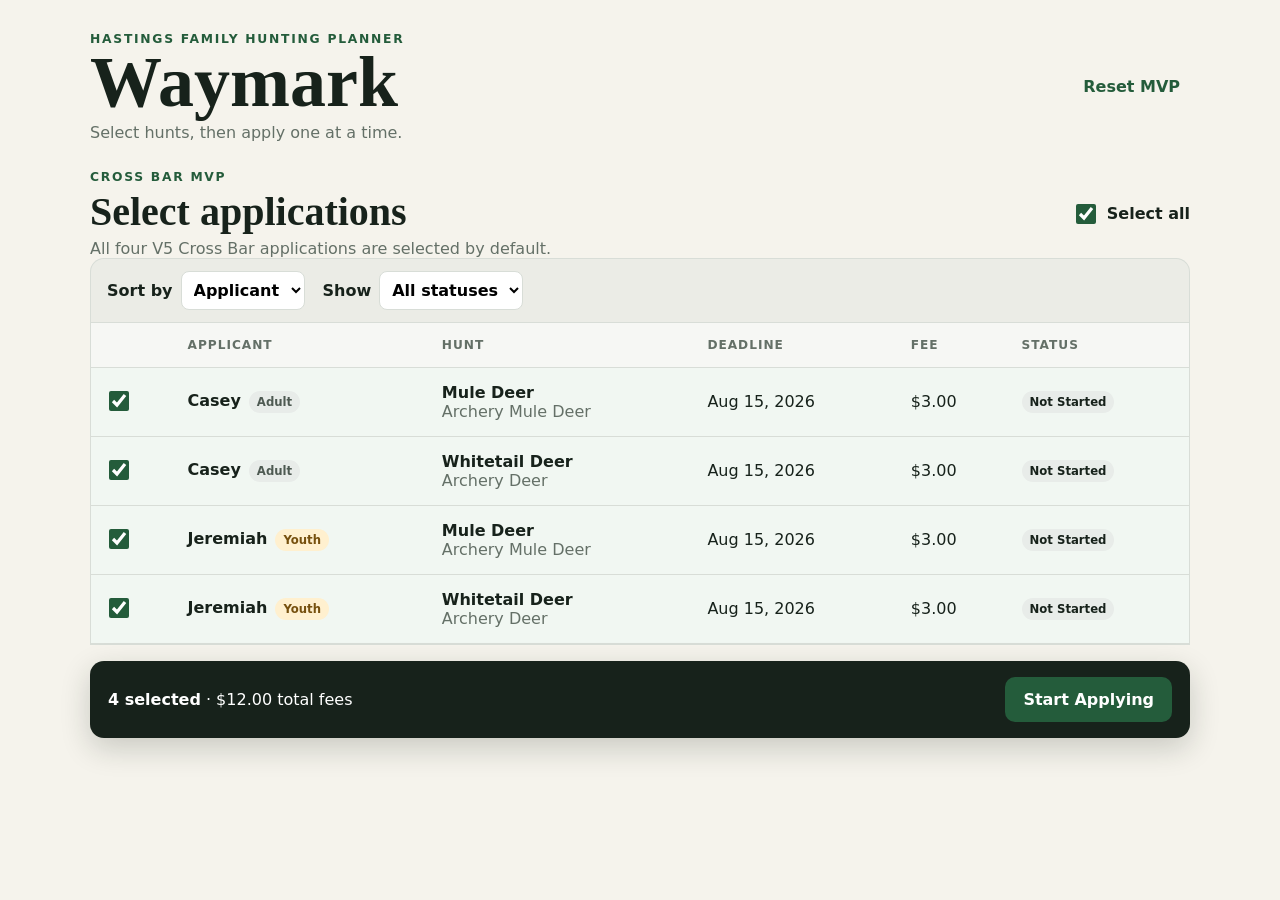
==== src/client/index.html @ 708cbe17 "Complete Sprint 1 Cross Bar application wizard MVP" ====
<!DOCTYPE html>
<html lang="en">
<head>
  <meta charset="UTF-8">
  <meta name="viewport" content="width=device-width, initial-scale=1.0">
  <title>Waymark — Cross Bar Applications</title>
  <link rel="stylesheet" href="styles.css">
</head>
<body>
  <main class="app-shell">
    <header class="app-header">
      <div>
        <p class="eyebrow">Hastings Family Hunting Planner</p>
        <h1>Waymark</h1>
        <p class="subtitle">Select hunts, then apply one at a time.</p>
      </div>
      <button id="resetButton" class="text-button" type="button">Reset MVP</button>
    </header>

    <section id="selectionView">
      <div class="section-heading-row">
        <div>
          <p class="section-label">Cross Bar MVP</p>
          <h2>Select applications</h2>
          <p class="muted">All four V5 Cross Bar applications are selected by default.</p>
        </div>
        <label class="select-all"><input id="selectAll" type="checkbox" checked> Select all</label>
      </div>

      <div class="toolbar">
        <label>Sort by
          <select id="sortSelect">
            <option value="applicant">Applicant</option>
            <option value="species">Species</option>
            <option value="deadline">Deadline</option>
            <option value="status">Status</option>
          </select>
        </label>
        <label>Show
          <select id="statusFilter">
            <option value="all">All statuses</option>
            <option value="Not Started">Not started</option>
            <option value="Applied">Applied</option>
            <option value="Skipped">Skipped</option>
          </select>
        </label>
      </div>

      <div class="table-wrap">
        <table>
          <thead><tr><th aria-label="Select"></th><th>Applicant</th><th>Hunt</th><th>Deadline</th><th>Fee</th><th>Status</th></tr></thead>
          <tbody id="huntRows"></tbody>
        </table>
      </div>

      <div class="sticky-action">
        <div><strong id="selectedCount">4 selected</strong><span id="selectedCost"> · $12 total fees</span></div>
        <button id="startButton" class="primary-button" type="button">Start Applying</button>
      </div>
    </section>

    <section id="wizardView" hidden>
      <button id="backButton" class="text-button back-button" type="button">← Back to hunt list</button>
      <section class="progress-card">
        <div><p class="section-label">Application session</p><p id="wizardProgress">1 of 4</p></div>
        <progress id="wizardProgressBar" value="1" max="4"></progress>
      </section>

      <article class="hunt-card">
        <div class="hunt-card-header">
          <div><p id="wizardApplicant" class="priority-badge"></p><h2 id="wizardTitle"></h2><p id="wizardSubtitle" class="hunt-subtitle"></p></div>
          <p id="wizardDeadline" class="deadline"></p>
        </div>
        <dl class="hunt-details">
          <div><dt>Applicant</dt><dd id="detailApplicant"></dd></div>
          <div><dt>Application fee</dt><dd id="detailFee"></dd></div>
          <div><dt>Current status</dt><dd id="detailStatus"></dd></div>
        </dl>
        <div class="notes-block"><h3>V5 notes</h3><p id="wizardNotes"></p></div>
        <div class="link-row">
          <a id="detailsLink" class="secondary-button" target="_blank" rel="noopener noreferrer">Find Cross Bar details</a>
          <a id="applyLink" class="primary-button" target="_blank" rel="noopener noreferrer">Open TPWD hunt page</a>
        </div>
        <div class="completion-form">
          <label>Confirmation number <span class="optional">(optional)</span>
            <input id="confirmationInput" type="text" autocomplete="off" placeholder="Enter confirmation number">
          </label>
          <label>Application date
            <input id="dateAppliedInput" type="date">
          </label>
        </div>
        <div class="action-row wizard-actions">
          <button id="previousButton" class="secondary-button" type="button">← Previous Hunt</button>
          <div class="wizard-actions-right">
            <button id="skipButton" class="secondary-button" type="button">Skip for now</button>
            <button id="appliedButton" class="success-button" type="button">Save Applied & Next</button>
          </div>
        </div>
      </article>
    </section>

    <section id="completeView" class="empty-state" hidden>
      <p class="success-mark">✓</p><h2>Application Session Complete</h2>
      <p id="completeSummary"></p>
      <div id="completeList" class="complete-list"></div>
      <div class="link-row centered">
        <button id="downloadCsvButton" class="secondary-button" type="button">Download Spreadsheet Updates</button>
        <button id="returnButton" class="primary-button" type="button">Return to Hunt List</button>
      </div>
      <p class="small-note">This MVP saves in this browser. The downloaded CSV gives you the rows to copy into V5 until Google Sheets is connected.</p>
    </section>
  </main>
  <script src="sample-data.js"></script>
  <script src="app.js"></script>
</body>
</html>
---- src/client/styles.css ----
:root { --ink:#17221b; --muted:#647067; --paper:#f5f3ec; --card:#fff; --line:#d8ddd7; --green:#245c3b; --green-dark:#173d28; --green-soft:#e7f1ea; --gold:#a36a16; --red:#8c3838; }
* { box-sizing:border-box; }
body { margin:0; background:var(--paper); color:var(--ink); font-family:Inter,ui-sans-serif,system-ui,-apple-system,BlinkMacSystemFont,"Segoe UI",sans-serif; }
button,input,select { font:inherit; }
button,a { -webkit-tap-highlight-color:transparent; }
.app-shell { width:min(1100px,calc(100% - 28px)); margin:0 auto; padding:32px 0 72px; }
.app-header,.section-heading-row,.hunt-card-header,.sticky-action,.link-row,.action-row,.toolbar { display:flex; align-items:center; justify-content:space-between; gap:18px; }
.app-header { margin-bottom:28px; }
h1 { font-family:Georgia,serif; font-size:clamp(2.5rem,7vw,4.5rem); line-height:.9; margin:4px 0 8px; }
h2 { font-family:Georgia,serif; font-size:clamp(1.7rem,4vw,2.5rem); margin:4px 0; }
h3 { margin:0 0 8px; }
p { margin:0; }.eyebrow,.section-label { font-size:.77rem; text-transform:uppercase; letter-spacing:.14em; font-weight:800; color:var(--green); }.subtitle,.muted,.small-note,.optional { color:var(--muted); }.small-note { margin-top:18px; font-size:.87rem; }
.text-button { border:0; background:transparent; color:var(--green); font-weight:800; cursor:pointer; padding:10px; }.back-button { padding-left:0; margin-bottom:12px; }
.toolbar { justify-content:flex-start; background:#ebece6; padding:12px 16px; border:1px solid var(--line); border-bottom:0; border-radius:14px 14px 0 0; }.toolbar label { display:flex; align-items:center; gap:8px; font-weight:700; }.toolbar select { padding:8px; border:1px solid var(--line); border-radius:8px; background:white; }
.select-all { font-weight:800; display:flex; align-items:center; gap:8px; }.select-all input,.hunt-check { width:20px; height:20px; accent-color:var(--green); }
.table-wrap { overflow:auto; border:1px solid var(--line); background:white; } table { width:100%; border-collapse:collapse; min-width:720px; } th { text-align:left; font-size:.76rem; text-transform:uppercase; letter-spacing:.08em; color:var(--muted); background:#f6f7f4; } th,td { padding:15px 14px; border-bottom:1px solid var(--line); vertical-align:middle; } tbody tr:hover, .selected-row { background:#f1f7f2; }
.youth-chip,.adult-chip,.status-chip,.priority-badge { display:inline-block; margin-left:8px; padding:4px 8px; border-radius:999px; font-size:.73rem; font-weight:800; }.youth-chip { background:#fff0cf; color:#76500e; }.adult-chip { background:#e8ece9; color:#4e5a52; }.status-chip { margin:0; background:#e8ece9; }.status-applied { background:var(--green-soft); color:var(--green-dark); }.status-skipped { background:#fff0cf; color:#76500e; }
.sticky-action { position:sticky; bottom:12px; background:var(--ink); color:white; padding:16px 18px; margin-top:16px; border-radius:14px; box-shadow:0 10px 30px rgba(23,34,27,.2); }
.primary-button,.secondary-button,.success-button { border-radius:10px; padding:12px 17px; font-weight:800; border:1px solid transparent; text-decoration:none; text-align:center; cursor:pointer; }.primary-button,.success-button { background:var(--green); color:white; }.primary-button:hover,.success-button:hover { background:var(--green-dark); }.secondary-button { background:white; color:var(--ink); border-color:var(--line); }.primary-button:disabled { opacity:.45; cursor:not-allowed; }
.progress-card,.hunt-card,.empty-state { background:var(--card); border:1px solid var(--line); border-radius:18px; box-shadow:0 12px 36px rgba(23,34,27,.06); }.progress-card { padding:16px 20px; display:grid; grid-template-columns:1fr minmax(180px,45%); gap:20px; align-items:center; margin-bottom:16px; } progress { width:100%; accent-color:var(--green); }.hunt-card { padding:clamp(20px,4vw,36px); }.priority-badge { margin:0 0 10px; background:var(--green-soft); color:var(--green-dark); }.hunt-subtitle { color:var(--muted); margin-top:7px; }.deadline { font-weight:900; color:var(--gold); white-space:nowrap; }
.hunt-details { display:grid; grid-template-columns:repeat(3,1fr); gap:12px; margin:26px 0; }.hunt-details div { background:#f5f6f2; padding:14px; border-radius:12px; }.hunt-details dt { color:var(--muted); font-size:.78rem; text-transform:uppercase; letter-spacing:.06em; }.hunt-details dd { margin:6px 0 0; font-weight:800; }.notes-block { border-left:4px solid var(--green); padding:4px 0 4px 16px; margin:24px 0; }.link-row { justify-content:flex-start; flex-wrap:wrap; }.completion-form { display:grid; grid-template-columns:2fr 1fr; gap:14px; margin:26px 0; }.completion-form label { font-weight:800; }.completion-form input { display:block; width:100%; margin-top:7px; padding:12px; border:1px solid var(--line); border-radius:9px; }.action-row { border-top:1px solid var(--line); padding-top:20px; justify-content:flex-end; }.empty-state { text-align:center; padding:48px 28px; }.success-mark { font-size:3rem; color:var(--green); }.complete-list { width:min(620px,100%); margin:24px auto; text-align:left; border:1px solid var(--line); border-radius:12px; overflow:hidden; }.complete-list div { display:flex; justify-content:space-between; gap:12px; padding:14px; border-bottom:1px solid var(--line); }.complete-list div:last-child { border-bottom:0; }.complete-list span { color:var(--muted); text-align:right; }.centered { justify-content:center; }
@media(max-width:700px){ .app-header,.section-heading-row,.hunt-card-header,.sticky-action { align-items:flex-start; flex-direction:column; }.toolbar { align-items:stretch; flex-direction:column; }.toolbar label { justify-content:space-between; }.hunt-details,.completion-form { grid-template-columns:1fr; }.link-row,.action-row { flex-direction:column; align-items:stretch; }.progress-card { grid-template-columns:1fr; }.deadline { margin-top:8px; }.sticky-action { bottom:6px; }.sticky-action .primary-button { width:100%; }.complete-list div { flex-direction:column; }.complete-list span { text-align:left; }}
.wizard-actions { justify-content:space-between; }
.wizard-actions-right { display:flex; align-items:center; justify-content:flex-end; gap:12px; }
.secondary-button:disabled { opacity:.45; cursor:not-allowed; }
@media(max-width:700px){ .wizard-actions,.wizard-actions-right { width:100%; flex-direction:column; align-items:stretch; } }
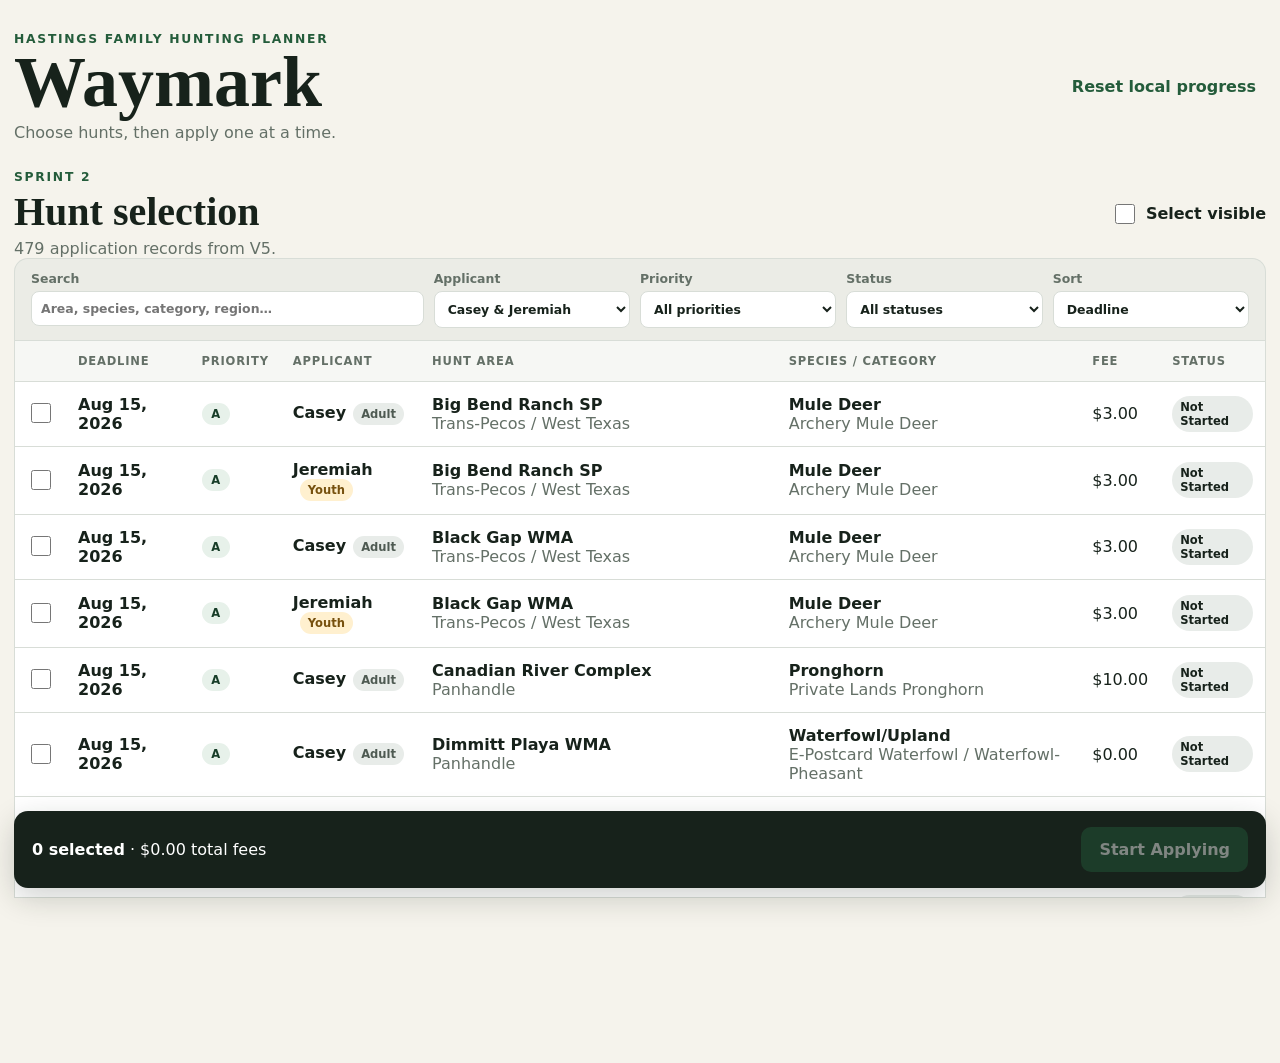
==== commit 4c01727d: "Sprint 2: add V5 hunt selection and filtering" ====
--- a/src/client/index.html
+++ b/src/client/index.html
@@ -1,116 +1,29 @@
 <!DOCTYPE html>
-<html lang="en">
-<head>
-  <meta charset="UTF-8">
-  <meta name="viewport" content="width=device-width, initial-scale=1.0">
-  <title>Waymark — Cross Bar Applications</title>
-  <link rel="stylesheet" href="styles.css">
-</head>
-<body>
-  <main class="app-shell">
-    <header class="app-header">
-      <div>
-        <p class="eyebrow">Hastings Family Hunting Planner</p>
-        <h1>Waymark</h1>
-        <p class="subtitle">Select hunts, then apply one at a time.</p>
-      </div>
-      <button id="resetButton" class="text-button" type="button">Reset MVP</button>
-    </header>
-
-    <section id="selectionView">
-      <div class="section-heading-row">
-        <div>
-          <p class="section-label">Cross Bar MVP</p>
-          <h2>Select applications</h2>
-          <p class="muted">All four V5 Cross Bar applications are selected by default.</p>
-        </div>
-        <label class="select-all"><input id="selectAll" type="checkbox" checked> Select all</label>
-      </div>
-
-      <div class="toolbar">
-        <label>Sort by
-          <select id="sortSelect">
-            <option value="applicant">Applicant</option>
-            <option value="species">Species</option>
-            <option value="deadline">Deadline</option>
-            <option value="status">Status</option>
-          </select>
-        </label>
-        <label>Show
-          <select id="statusFilter">
-            <option value="all">All statuses</option>
-            <option value="Not Started">Not started</option>
-            <option value="Applied">Applied</option>
-            <option value="Skipped">Skipped</option>
-          </select>
-        </label>
-      </div>
-
-      <div class="table-wrap">
-        <table>
-          <thead><tr><th aria-label="Select"></th><th>Applicant</th><th>Hunt</th><th>Deadline</th><th>Fee</th><th>Status</th></tr></thead>
-          <tbody id="huntRows"></tbody>
-        </table>
-      </div>
-
-      <div class="sticky-action">
-        <div><strong id="selectedCount">4 selected</strong><span id="selectedCost"> · $12 total fees</span></div>
-        <button id="startButton" class="primary-button" type="button">Start Applying</button>
-      </div>
-    </section>
-
-    <section id="wizardView" hidden>
-      <button id="backButton" class="text-button back-button" type="button">← Back to hunt list</button>
-      <section class="progress-card">
-        <div><p class="section-label">Application session</p><p id="wizardProgress">1 of 4</p></div>
-        <progress id="wizardProgressBar" value="1" max="4"></progress>
-      </section>
-
-      <article class="hunt-card">
-        <div class="hunt-card-header">
-          <div><p id="wizardApplicant" class="priority-badge"></p><h2 id="wizardTitle"></h2><p id="wizardSubtitle" class="hunt-subtitle"></p></div>
-          <p id="wizardDeadline" class="deadline"></p>
-        </div>
-        <dl class="hunt-details">
-          <div><dt>Applicant</dt><dd id="detailApplicant"></dd></div>
-          <div><dt>Application fee</dt><dd id="detailFee"></dd></div>
-          <div><dt>Current status</dt><dd id="detailStatus"></dd></div>
-        </dl>
-        <div class="notes-block"><h3>V5 notes</h3><p id="wizardNotes"></p></div>
-        <div class="link-row">
-          <a id="detailsLink" class="secondary-button" target="_blank" rel="noopener noreferrer">Find Cross Bar details</a>
-          <a id="applyLink" class="primary-button" target="_blank" rel="noopener noreferrer">Open TPWD hunt page</a>
-        </div>
-        <div class="completion-form">
-          <label>Confirmation number <span class="optional">(optional)</span>
-            <input id="confirmationInput" type="text" autocomplete="off" placeholder="Enter confirmation number">
-          </label>
-          <label>Application date
-            <input id="dateAppliedInput" type="date">
-          </label>
-        </div>
-        <div class="action-row wizard-actions">
-          <button id="previousButton" class="secondary-button" type="button">← Previous Hunt</button>
-          <div class="wizard-actions-right">
-            <button id="skipButton" class="secondary-button" type="button">Skip for now</button>
-            <button id="appliedButton" class="success-button" type="button">Save Applied & Next</button>
-          </div>
-        </div>
-      </article>
-    </section>
-
-    <section id="completeView" class="empty-state" hidden>
-      <p class="success-mark">✓</p><h2>Application Session Complete</h2>
-      <p id="completeSummary"></p>
-      <div id="completeList" class="complete-list"></div>
-      <div class="link-row centered">
-        <button id="downloadCsvButton" class="secondary-button" type="button">Download Spreadsheet Updates</button>
-        <button id="returnButton" class="primary-button" type="button">Return to Hunt List</button>
-      </div>
-      <p class="small-note">This MVP saves in this browser. The downloaded CSV gives you the rows to copy into V5 until Google Sheets is connected.</p>
-    </section>
-  </main>
-  <script src="sample-data.js"></script>
-  <script src="app.js"></script>
-</body>
-</html>
+<html lang="en"><head><meta charset="UTF-8"><meta name="viewport" content="width=device-width, initial-scale=1.0"><title>Waymark — Hunt Selection</title><link rel="stylesheet" href="styles.css"></head>
+<body><main class="app-shell">
+<header class="app-header"><div><p class="eyebrow">Hastings Family Hunting Planner</p><h1>Waymark</h1><p class="subtitle">Choose hunts, then apply one at a time.</p></div><button id="resetButton" class="text-button">Reset local progress</button></header>
+<section id="selectionView">
+<div class="section-heading-row"><div><p class="section-label">Sprint 2</p><h2>Hunt selection</h2><p class="muted"><span id="resultCount"></span> application records from V5.</p></div><label class="select-all"><input id="selectAll" type="checkbox"> Select visible</label></div>
+<div class="toolbar">
+<label class="search-label">Search<input id="searchInput" type="search" placeholder="Area, species, category, region…"></label>
+<label>Applicant<select id="applicantFilter"><option value="all">Casey & Jeremiah</option><option>Casey</option><option>Jeremiah</option></select></label>
+<label>Priority<select id="priorityFilter"><option value="all">All priorities</option><option value="A">A</option><option value="B">B</option><option value="C">C</option></select></label>
+<label>Status<select id="statusFilter"><option value="all">All statuses</option><option>Not Started</option><option>Applied</option><option>Skipped</option></select></label>
+<label>Sort<select id="sortSelect"><option value="deadline">Deadline</option><option value="priority">Priority</option><option value="area">Hunt area</option><option value="species">Species</option><option value="applicant">Applicant</option></select></label>
+</div>
+<div class="table-wrap"><table><thead><tr><th></th><th>Deadline</th><th>Priority</th><th>Applicant</th><th>Hunt area</th><th>Species / category</th><th>Fee</th><th>Status</th></tr></thead><tbody id="huntRows"></tbody></table></div>
+<div class="sticky-action"><div><strong id="selectedCount">0 selected</strong><span id="selectedCost"></span></div><button id="startButton" class="primary-button" disabled>Start Applying</button></div>
+</section>
+<section id="wizardView" hidden>
+<button id="backButton" class="text-button back-button">← Back to hunt list</button>
+<section class="progress-card"><div><p class="section-label">Application session</p><p id="wizardProgress"></p></div><progress id="wizardProgressBar"></progress></section>
+<article class="hunt-card">
+<div class="hunt-card-header"><div><p id="wizardApplicant" class="priority-badge"></p><h2 id="wizardTitle"></h2><p id="wizardSubtitle" class="hunt-subtitle"></p></div><p id="wizardDeadline" class="deadline"></p></div>
+<dl class="hunt-details"><div><dt>Priority</dt><dd id="detailPriority"></dd></div><div><dt>Application fee</dt><dd id="detailFee"></dd></div><div><dt>V5 row</dt><dd id="detailRow"></dd></div></dl>
+<div class="notes-block"><h3>V5 notes</h3><p id="wizardNotes"></p></div>
+<div class="link-row"><a id="detailsLink" class="secondary-button" target="_blank" rel="noopener">Area details</a><a id="applyLink" class="primary-button" target="_blank" rel="noopener">Open TPWD hunt page</a></div>
+<div class="completion-form"><label>Confirmation number <span class="optional">(optional)</span><input id="confirmationInput"></label><label>Application date<input id="dateAppliedInput" type="date"></label></div>
+<div class="action-row wizard-actions"><button id="previousButton" class="secondary-button">← Previous Hunt</button><div class="wizard-actions-right"><button id="skipButton" class="secondary-button">Skip for now</button><button id="appliedButton" class="success-button">Save Applied & Next</button></div></div>
+</article></section>
+<section id="completeView" class="empty-state" hidden><p class="success-mark">✓</p><h2>Application Session Complete</h2><p id="completeSummary"></p><div id="completeList" class="complete-list"></div><div class="link-row centered"><button id="downloadCsvButton" class="secondary-button">Download Spreadsheet Updates</button><button id="returnButton" class="primary-button">Return to Hunt List</button></div></section>
+</main><script src="sample-data.js"></script><script src="app.js"></script></body></html>
--- a/src/client/styles.css
+++ b/src/client/styles.css
@@ -1,26 +1,7 @@
-:root { --ink:#17221b; --muted:#647067; --paper:#f5f3ec; --card:#fff; --line:#d8ddd7; --green:#245c3b; --green-dark:#173d28; --green-soft:#e7f1ea; --gold:#a36a16; --red:#8c3838; }
-* { box-sizing:border-box; }
-body { margin:0; background:var(--paper); color:var(--ink); font-family:Inter,ui-sans-serif,system-ui,-apple-system,BlinkMacSystemFont,"Segoe UI",sans-serif; }
-button,input,select { font:inherit; }
-button,a { -webkit-tap-highlight-color:transparent; }
-.app-shell { width:min(1100px,calc(100% - 28px)); margin:0 auto; padding:32px 0 72px; }
-.app-header,.section-heading-row,.hunt-card-header,.sticky-action,.link-row,.action-row,.toolbar { display:flex; align-items:center; justify-content:space-between; gap:18px; }
-.app-header { margin-bottom:28px; }
-h1 { font-family:Georgia,serif; font-size:clamp(2.5rem,7vw,4.5rem); line-height:.9; margin:4px 0 8px; }
-h2 { font-family:Georgia,serif; font-size:clamp(1.7rem,4vw,2.5rem); margin:4px 0; }
-h3 { margin:0 0 8px; }
-p { margin:0; }.eyebrow,.section-label { font-size:.77rem; text-transform:uppercase; letter-spacing:.14em; font-weight:800; color:var(--green); }.subtitle,.muted,.small-note,.optional { color:var(--muted); }.small-note { margin-top:18px; font-size:.87rem; }
-.text-button { border:0; background:transparent; color:var(--green); font-weight:800; cursor:pointer; padding:10px; }.back-button { padding-left:0; margin-bottom:12px; }
-.toolbar { justify-content:flex-start; background:#ebece6; padding:12px 16px; border:1px solid var(--line); border-bottom:0; border-radius:14px 14px 0 0; }.toolbar label { display:flex; align-items:center; gap:8px; font-weight:700; }.toolbar select { padding:8px; border:1px solid var(--line); border-radius:8px; background:white; }
-.select-all { font-weight:800; display:flex; align-items:center; gap:8px; }.select-all input,.hunt-check { width:20px; height:20px; accent-color:var(--green); }
-.table-wrap { overflow:auto; border:1px solid var(--line); background:white; } table { width:100%; border-collapse:collapse; min-width:720px; } th { text-align:left; font-size:.76rem; text-transform:uppercase; letter-spacing:.08em; color:var(--muted); background:#f6f7f4; } th,td { padding:15px 14px; border-bottom:1px solid var(--line); vertical-align:middle; } tbody tr:hover, .selected-row { background:#f1f7f2; }
-.youth-chip,.adult-chip,.status-chip,.priority-badge { display:inline-block; margin-left:8px; padding:4px 8px; border-radius:999px; font-size:.73rem; font-weight:800; }.youth-chip { background:#fff0cf; color:#76500e; }.adult-chip { background:#e8ece9; color:#4e5a52; }.status-chip { margin:0; background:#e8ece9; }.status-applied { background:var(--green-soft); color:var(--green-dark); }.status-skipped { background:#fff0cf; color:#76500e; }
-.sticky-action { position:sticky; bottom:12px; background:var(--ink); color:white; padding:16px 18px; margin-top:16px; border-radius:14px; box-shadow:0 10px 30px rgba(23,34,27,.2); }
-.primary-button,.secondary-button,.success-button { border-radius:10px; padding:12px 17px; font-weight:800; border:1px solid transparent; text-decoration:none; text-align:center; cursor:pointer; }.primary-button,.success-button { background:var(--green); color:white; }.primary-button:hover,.success-button:hover { background:var(--green-dark); }.secondary-button { background:white; color:var(--ink); border-color:var(--line); }.primary-button:disabled { opacity:.45; cursor:not-allowed; }
-.progress-card,.hunt-card,.empty-state { background:var(--card); border:1px solid var(--line); border-radius:18px; box-shadow:0 12px 36px rgba(23,34,27,.06); }.progress-card { padding:16px 20px; display:grid; grid-template-columns:1fr minmax(180px,45%); gap:20px; align-items:center; margin-bottom:16px; } progress { width:100%; accent-color:var(--green); }.hunt-card { padding:clamp(20px,4vw,36px); }.priority-badge { margin:0 0 10px; background:var(--green-soft); color:var(--green-dark); }.hunt-subtitle { color:var(--muted); margin-top:7px; }.deadline { font-weight:900; color:var(--gold); white-space:nowrap; }
-.hunt-details { display:grid; grid-template-columns:repeat(3,1fr); gap:12px; margin:26px 0; }.hunt-details div { background:#f5f6f2; padding:14px; border-radius:12px; }.hunt-details dt { color:var(--muted); font-size:.78rem; text-transform:uppercase; letter-spacing:.06em; }.hunt-details dd { margin:6px 0 0; font-weight:800; }.notes-block { border-left:4px solid var(--green); padding:4px 0 4px 16px; margin:24px 0; }.link-row { justify-content:flex-start; flex-wrap:wrap; }.completion-form { display:grid; grid-template-columns:2fr 1fr; gap:14px; margin:26px 0; }.completion-form label { font-weight:800; }.completion-form input { display:block; width:100%; margin-top:7px; padding:12px; border:1px solid var(--line); border-radius:9px; }.action-row { border-top:1px solid var(--line); padding-top:20px; justify-content:flex-end; }.empty-state { text-align:center; padding:48px 28px; }.success-mark { font-size:3rem; color:var(--green); }.complete-list { width:min(620px,100%); margin:24px auto; text-align:left; border:1px solid var(--line); border-radius:12px; overflow:hidden; }.complete-list div { display:flex; justify-content:space-between; gap:12px; padding:14px; border-bottom:1px solid var(--line); }.complete-list div:last-child { border-bottom:0; }.complete-list span { color:var(--muted); text-align:right; }.centered { justify-content:center; }
-@media(max-width:700px){ .app-header,.section-heading-row,.hunt-card-header,.sticky-action { align-items:flex-start; flex-direction:column; }.toolbar { align-items:stretch; flex-direction:column; }.toolbar label { justify-content:space-between; }.hunt-details,.completion-form { grid-template-columns:1fr; }.link-row,.action-row { flex-direction:column; align-items:stretch; }.progress-card { grid-template-columns:1fr; }.deadline { margin-top:8px; }.sticky-action { bottom:6px; }.sticky-action .primary-button { width:100%; }.complete-list div { flex-direction:column; }.complete-list span { text-align:left; }}
-.wizard-actions { justify-content:space-between; }
-.wizard-actions-right { display:flex; align-items:center; justify-content:flex-end; gap:12px; }
-.secondary-button:disabled { opacity:.45; cursor:not-allowed; }
-@media(max-width:700px){ .wizard-actions,.wizard-actions-right { width:100%; flex-direction:column; align-items:stretch; } }
+:root{--ink:#17221b;--muted:#647067;--paper:#f5f3ec;--card:#fff;--line:#d8ddd7;--green:#245c3b;--green-dark:#173d28;--green-soft:#e7f1ea;--gold:#a36a16}
+*{box-sizing:border-box}body{margin:0;background:var(--paper);color:var(--ink);font-family:Inter,ui-sans-serif,system-ui,-apple-system,BlinkMacSystemFont,"Segoe UI",sans-serif}button,input,select{font:inherit}.app-shell{width:min(1400px,calc(100% - 28px));margin:auto;padding:32px 0 72px}.app-header,.section-heading-row,.hunt-card-header,.sticky-action,.link-row,.action-row{display:flex;align-items:center;justify-content:space-between;gap:18px}.app-header{margin-bottom:28px}h1{font-family:Georgia,serif;font-size:clamp(2.5rem,7vw,4.5rem);line-height:.9;margin:4px 0 8px}h2{font-family:Georgia,serif;font-size:clamp(1.7rem,4vw,2.5rem);margin:4px 0}h3{margin:0 0 8px}p{margin:0}.eyebrow,.section-label{font-size:.77rem;text-transform:uppercase;letter-spacing:.14em;font-weight:800;color:var(--green)}.subtitle,.muted,.optional{color:var(--muted)}.text-button{border:0;background:transparent;color:var(--green);font-weight:800;cursor:pointer;padding:10px}.back-button{padding-left:0;margin-bottom:12px}
+.toolbar{display:grid;grid-template-columns:minmax(250px,2fr) repeat(4,minmax(130px,1fr));gap:10px;background:#ebece6;padding:12px 16px;border:1px solid var(--line);border-bottom:0;border-radius:14px 14px 0 0}.toolbar label{font-size:.78rem;font-weight:800;color:var(--muted)}.toolbar input,.toolbar select{display:block;width:100%;margin-top:5px;padding:9px;border:1px solid var(--line);border-radius:8px;background:white;color:var(--ink)}
+.select-all{font-weight:800;display:flex;align-items:center;gap:8px}.select-all input,.hunt-check{width:20px;height:20px;accent-color:var(--green)}.table-wrap{overflow:auto;max-height:62vh;border:1px solid var(--line);background:white}table{width:100%;border-collapse:collapse;min-width:1050px}thead{position:sticky;top:0;z-index:2}th{text-align:left;font-size:.72rem;text-transform:uppercase;letter-spacing:.07em;color:var(--muted);background:#f6f7f4}th,td{padding:13px 12px;border-bottom:1px solid var(--line);vertical-align:middle}tbody tr:hover,.selected-row{background:#f1f7f2}.youth-chip,.adult-chip,.status-chip,.priority-chip,.priority-badge{display:inline-block;margin-left:7px;padding:4px 8px;border-radius:999px;font-size:.72rem;font-weight:800}.youth-chip{background:#fff0cf;color:#76500e}.adult-chip{background:#e8ece9;color:#4e5a52}.status-chip{margin:0;background:#e8ece9}.status-applied{background:var(--green-soft);color:var(--green-dark)}.status-skipped{background:#fff0cf;color:#76500e}.priority-chip{margin:0;min-width:28px;text-align:center}.priority-a{background:#e7f1ea;color:#173d28}.priority-b{background:#fff0cf;color:#76500e}.priority-c{background:#f1e8e8;color:#7b3434}
+.sticky-action{position:sticky;bottom:12px;background:var(--ink);color:white;padding:16px 18px;margin-top:16px;border-radius:14px;box-shadow:0 10px 30px rgba(23,34,27,.2)}.primary-button,.secondary-button,.success-button{border-radius:10px;padding:12px 17px;font-weight:800;border:1px solid transparent;text-decoration:none;text-align:center;cursor:pointer}.primary-button,.success-button{background:var(--green);color:white}.primary-button:hover,.success-button:hover{background:var(--green-dark)}.secondary-button{background:white;color:var(--ink);border-color:var(--line)}.primary-button:disabled,.secondary-button:disabled{opacity:.45;cursor:not-allowed}
+.progress-card,.hunt-card,.empty-state{background:var(--card);border:1px solid var(--line);border-radius:18px;box-shadow:0 12px 36px rgba(23,34,27,.06)}.progress-card{padding:16px 20px;display:grid;grid-template-columns:1fr minmax(180px,45%);gap:20px;align-items:center;margin-bottom:16px}progress{width:100%;accent-color:var(--green)}.hunt-card{padding:clamp(20px,4vw,36px)}.priority-badge{margin:0 0 10px;background:var(--green-soft);color:var(--green-dark)}.hunt-subtitle{color:var(--muted);margin-top:7px}.deadline{font-weight:900;color:var(--gold);white-space:nowrap}.hunt-details{display:grid;grid-template-columns:repeat(3,1fr);gap:12px;margin:26px 0}.hunt-details div{background:#f5f6f2;padding:14px;border-radius:12px}.hunt-details dt{color:var(--muted);font-size:.78rem;text-transform:uppercase;letter-spacing:.06em}.hunt-details dd{margin:6px 0 0;font-weight:800}.notes-block{border-left:4px solid var(--green);padding:4px 0 4px 16px;margin:24px 0}.link-row{justify-content:flex-start;flex-wrap:wrap}.completion-form{display:grid;grid-template-columns:2fr 1fr;gap:14px;margin:26px 0}.completion-form label{font-weight:800}.completion-form input{display:block;width:100%;margin-top:7px;padding:12px;border:1px solid var(--line);border-radius:9px}.action-row{border-top:1px solid var(--line);padding-top:20px}.wizard-actions{justify-content:space-between}.wizard-actions-right{display:flex;align-items:center;justify-content:flex-end;gap:12px}.empty-state{text-align:center;padding:48px 28px}.success-mark{font-size:3rem;color:var(--green)}.complete-list{width:min(760px,100%);margin:24px auto;text-align:left;border:1px solid var(--line);border-radius:12px;overflow:hidden}.complete-list div{display:flex;justify-content:space-between;gap:12px;padding:14px;border-bottom:1px solid var(--line)}.complete-list div:last-child{border-bottom:0}.complete-list span{color:var(--muted);text-align:right}.centered{justify-content:center}
+@media(max-width:900px){.toolbar{grid-template-columns:1fr 1fr}.search-label{grid-column:1/-1}}@media(max-width:700px){.app-header,.section-heading-row,.hunt-card-header,.sticky-action{align-items:flex-start;flex-direction:column}.toolbar{grid-template-columns:1fr}.search-label{grid-column:auto}.hunt-details,.completion-form{grid-template-columns:1fr}.link-row,.action-row,.wizard-actions-right{width:100%;flex-direction:column;align-items:stretch}.progress-card{grid-template-columns:1fr}.deadline{margin-top:8px}.sticky-action{bottom:6px}.sticky-action .primary-button{width:100%}.complete-list div{flex-direction:column}.complete-list span{text-align:left}}
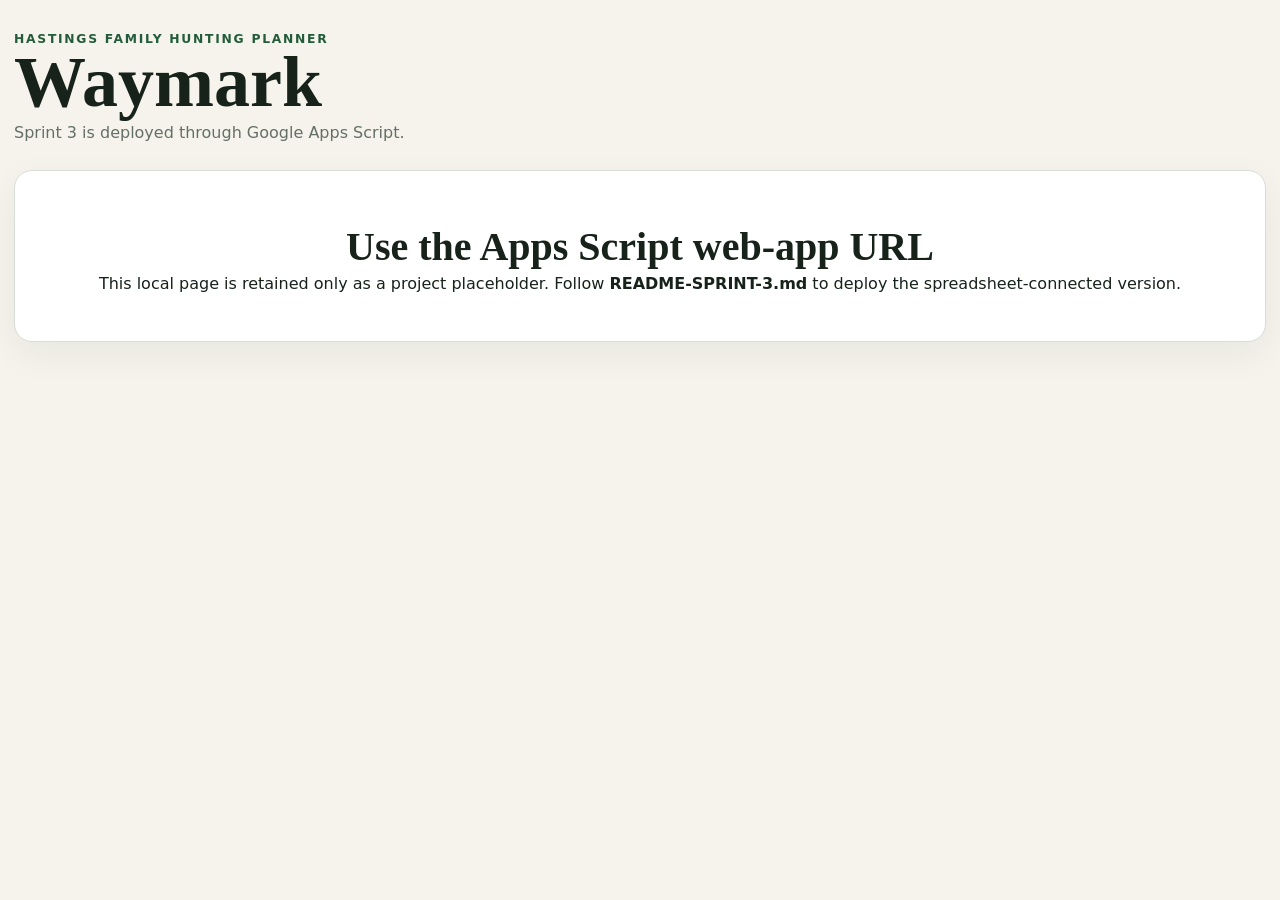
==== commit 60bac5d8: "Complete Sprint 3 verified Google Sheets integration" ====
--- a/src/client/index.html
+++ b/src/client/index.html
@@ -1,29 +1 @@
-<!DOCTYPE html>
-<html lang="en"><head><meta charset="UTF-8"><meta name="viewport" content="width=device-width, initial-scale=1.0"><title>Waymark — Hunt Selection</title><link rel="stylesheet" href="styles.css"></head>
-<body><main class="app-shell">
-<header class="app-header"><div><p class="eyebrow">Hastings Family Hunting Planner</p><h1>Waymark</h1><p class="subtitle">Choose hunts, then apply one at a time.</p></div><button id="resetButton" class="text-button">Reset local progress</button></header>
-<section id="selectionView">
-<div class="section-heading-row"><div><p class="section-label">Sprint 2</p><h2>Hunt selection</h2><p class="muted"><span id="resultCount"></span> application records from V5.</p></div><label class="select-all"><input id="selectAll" type="checkbox"> Select visible</label></div>
-<div class="toolbar">
-<label class="search-label">Search<input id="searchInput" type="search" placeholder="Area, species, category, region…"></label>
-<label>Applicant<select id="applicantFilter"><option value="all">Casey & Jeremiah</option><option>Casey</option><option>Jeremiah</option></select></label>
-<label>Priority<select id="priorityFilter"><option value="all">All priorities</option><option value="A">A</option><option value="B">B</option><option value="C">C</option></select></label>
-<label>Status<select id="statusFilter"><option value="all">All statuses</option><option>Not Started</option><option>Applied</option><option>Skipped</option></select></label>
-<label>Sort<select id="sortSelect"><option value="deadline">Deadline</option><option value="priority">Priority</option><option value="area">Hunt area</option><option value="species">Species</option><option value="applicant">Applicant</option></select></label>
-</div>
-<div class="table-wrap"><table><thead><tr><th></th><th>Deadline</th><th>Priority</th><th>Applicant</th><th>Hunt area</th><th>Species / category</th><th>Fee</th><th>Status</th></tr></thead><tbody id="huntRows"></tbody></table></div>
-<div class="sticky-action"><div><strong id="selectedCount">0 selected</strong><span id="selectedCost"></span></div><button id="startButton" class="primary-button" disabled>Start Applying</button></div>
-</section>
-<section id="wizardView" hidden>
-<button id="backButton" class="text-button back-button">← Back to hunt list</button>
-<section class="progress-card"><div><p class="section-label">Application session</p><p id="wizardProgress"></p></div><progress id="wizardProgressBar"></progress></section>
-<article class="hunt-card">
-<div class="hunt-card-header"><div><p id="wizardApplicant" class="priority-badge"></p><h2 id="wizardTitle"></h2><p id="wizardSubtitle" class="hunt-subtitle"></p></div><p id="wizardDeadline" class="deadline"></p></div>
-<dl class="hunt-details"><div><dt>Priority</dt><dd id="detailPriority"></dd></div><div><dt>Application fee</dt><dd id="detailFee"></dd></div><div><dt>V5 row</dt><dd id="detailRow"></dd></div></dl>
-<div class="notes-block"><h3>V5 notes</h3><p id="wizardNotes"></p></div>
-<div class="link-row"><a id="detailsLink" class="secondary-button" target="_blank" rel="noopener">Area details</a><a id="applyLink" class="primary-button" target="_blank" rel="noopener">Open TPWD hunt page</a></div>
-<div class="completion-form"><label>Confirmation number <span class="optional">(optional)</span><input id="confirmationInput"></label><label>Application date<input id="dateAppliedInput" type="date"></label></div>
-<div class="action-row wizard-actions"><button id="previousButton" class="secondary-button">← Previous Hunt</button><div class="wizard-actions-right"><button id="skipButton" class="secondary-button">Skip for now</button><button id="appliedButton" class="success-button">Save Applied & Next</button></div></div>
-</article></section>
-<section id="completeView" class="empty-state" hidden><p class="success-mark">✓</p><h2>Application Session Complete</h2><p id="completeSummary"></p><div id="completeList" class="complete-list"></div><div class="link-row centered"><button id="downloadCsvButton" class="secondary-button">Download Spreadsheet Updates</button><button id="returnButton" class="primary-button">Return to Hunt List</button></div></section>
-</main><script src="sample-data.js"></script><script src="app.js"></script></body></html>+<!DOCTYPE html><html><head><meta charset="UTF-8"><meta name="viewport" content="width=device-width,initial-scale=1"><title>Waymark Sprint 3 Local Preview</title><link rel="stylesheet" href="styles.css"></head><body><main class="app-shell"><header class="app-header"><div><p class="eyebrow">Hastings Family Hunting Planner</p><h1>Waymark</h1><p class="subtitle">Sprint 3 is deployed through Google Apps Script.</p></div></header><section class="empty-state"><h2>Use the Apps Script web-app URL</h2><p>This local page is retained only as a project placeholder. Follow <strong>README-SPRINT-3.md</strong> to deploy the spreadsheet-connected version.</p></section></main></body></html>
